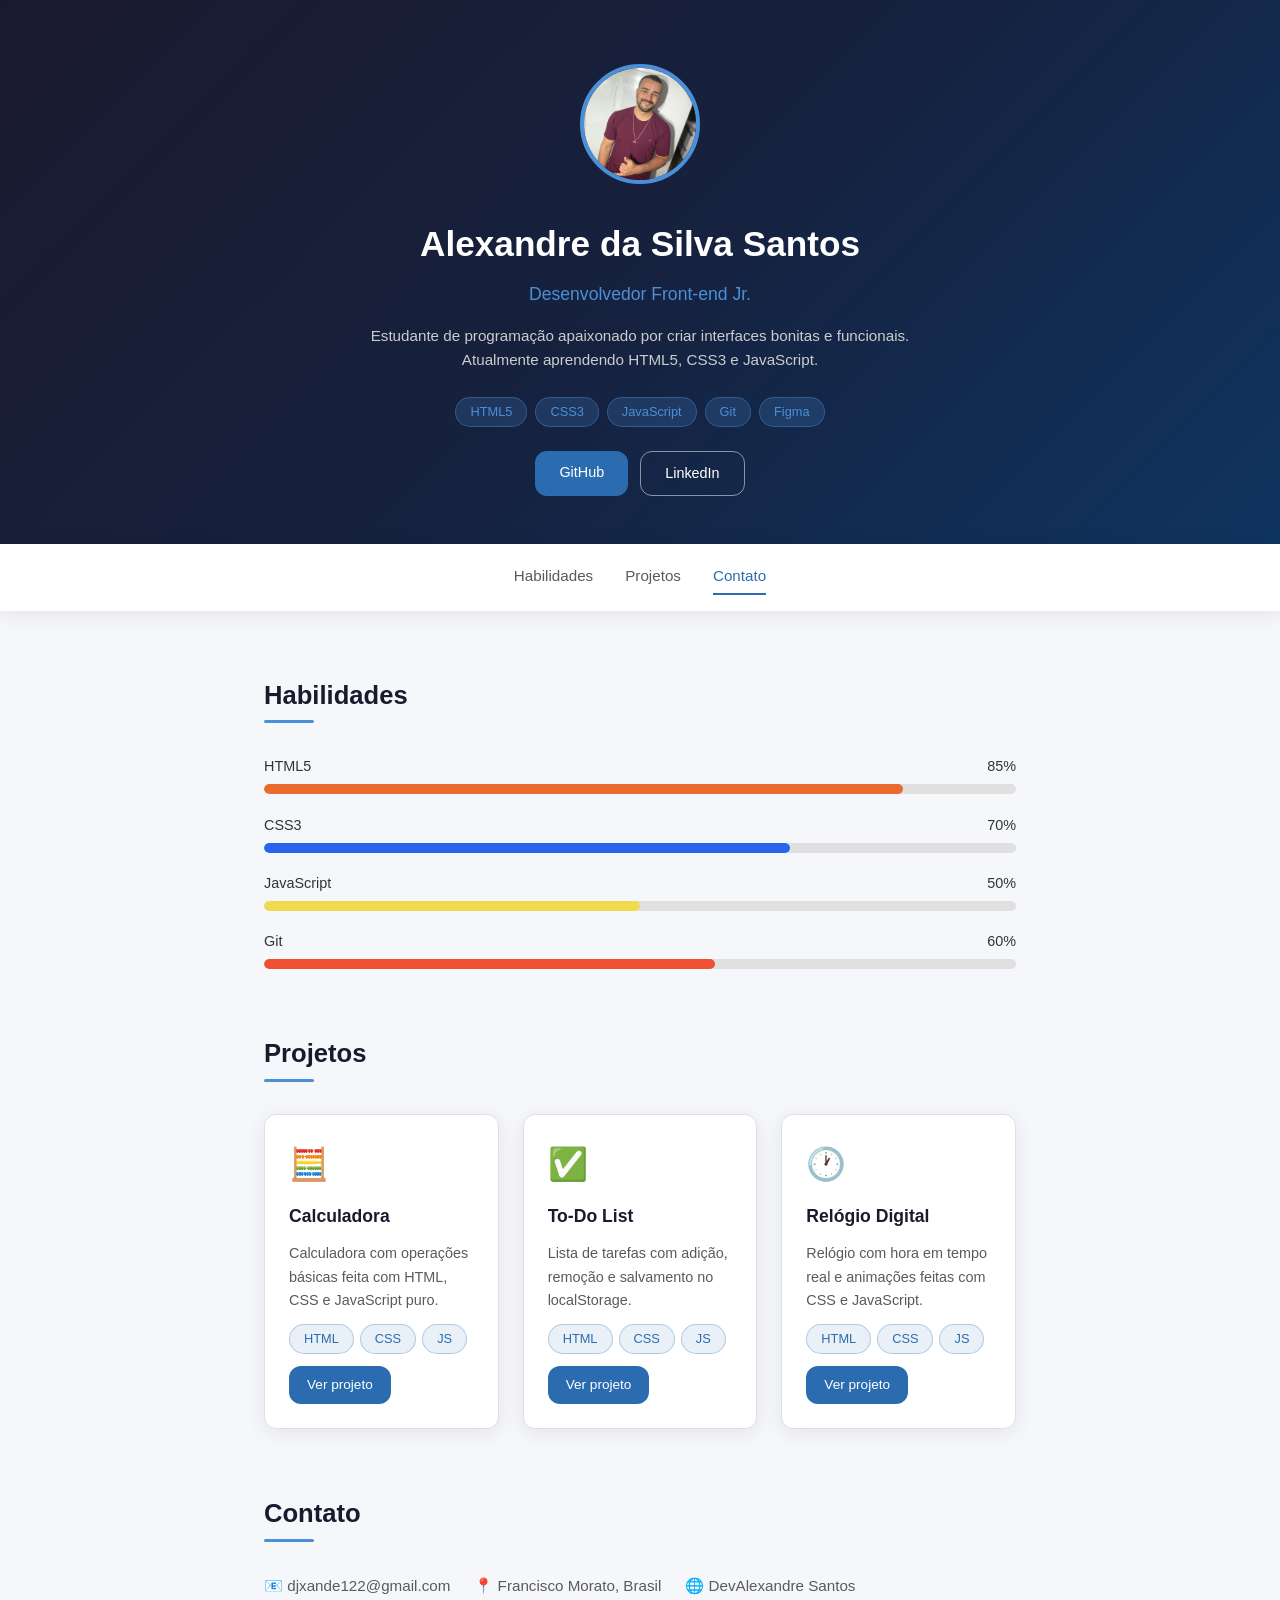
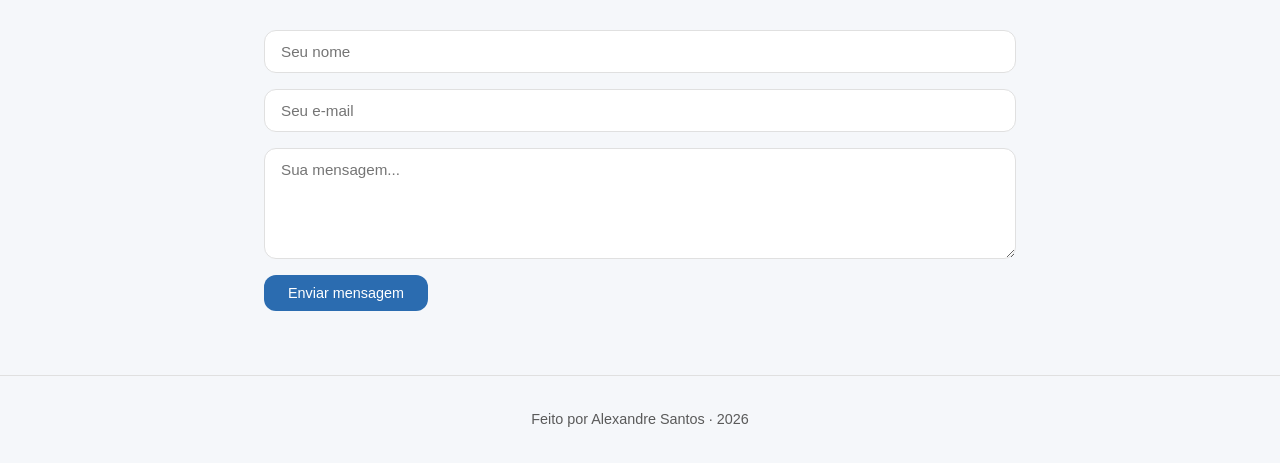
==== index.html @ 796559d7 "feat: add multiple projects including a personal profile page, calculator, digital clock, to-do list" ====
<!DOCTYPE html>
<html lang="pt-BR">
<head>
  <meta charset="UTF-8" />
  <meta name="viewport" content="width=device-width, initial-scale=1.0" />
  <title>Meu Perfil</title>
  <link rel="stylesheet" href="css/styles.css" />
</head>
<body>

  <!-- ===== CABEÇALHO / HERO ===== -->
  <header class="hero">
    <img src="img/Avatar.jpg" alt="Foto de perfil" class="avatar" />
    <h1>Alexandre da Silva Santos</h1>
    <p class="cargo">Desenvolvedor Front-end Jr.</p>
    <p class="bio">
      Estudante de programação apaixonado por criar interfaces bonitas e funcionais.
      Atualmente aprendendo HTML5, CSS3 e JavaScript.
    </p>

    <!-- Tags de tecnologias -->
    <div class="tags">
      <span class="tag">HTML5</span>
      <span class="tag">CSS3</span>
      <span class="tag">JavaScript</span>
      <span class="tag">Git</span>
      <span class="tag">Figma</span>
    </div>

    <!-- Botões de redes sociais -->
    <div class="botoes">
      <a href="https://github.com/DevAlexandreSantos" target="_blank" class="btn">GitHub</a>
      <a href="https://www.linkedin.com/in/alexandre-da-silva-santos-99763a1a1/" target="_blank" class="btn btn-secundario">LinkedIn</a>
    </div>
  </header>

  <!-- ===== NAVEGAÇÃO ===== -->
  <nav class="nav">
    <a href="#habilidades">Habilidades</a>
    <a href="#projetos">Projetos</a>
    <a href="#contato">Contato</a>
  </nav>

  <main>

    <!-- ===== HABILIDADES ===== -->
    <section id="habilidades" class="secao">
      <h2>Habilidades</h2>

      <div class="habilidade">
        <div class="habilidade-info">
          <span>HTML5</span>
          <span>85%</span>
        </div>
        <div class="barra-fundo">
          <div class="barra" style="width: 85%; background: #e96b2e;"></div>
        </div>
      </div>

      <div class="habilidade">
        <div class="habilidade-info">
          <span>CSS3</span>
          <span>70%</span>
        </div>
        <div class="barra-fundo">
          <div class="barra" style="width: 70%; background: #2965f1;"></div>
        </div>
      </div>

      <div class="habilidade">
        <div class="habilidade-info">
          <span>JavaScript</span>
          <span>50%</span>
        </div>
        <div class="barra-fundo">
          <div class="barra" style="width: 50%; background: #f0db4f;"></div>
        </div>
      </div>

      <div class="habilidade">
        <div class="habilidade-info">
          <span>Git</span>
          <span>60%</span>
        </div>
        <div class="barra-fundo">
          <div class="barra" style="width: 60%; background: #f05032;"></div>
        </div>
      </div>
    </section>

    <!-- ===== PROJETOS ===== -->
    <section id="projetos" class="secao">
      <h2>Projetos</h2>

      <div class="grid-projetos">

        <div class="card-projeto">
          <div class="card-emoji">🧮</div>
          <h3>Calculadora</h3>
          <p>Calculadora com operações básicas feita com HTML, CSS e JavaScript puro.</p>
          <div class="card-tags">
            <span class="tag">HTML</span>
            <span class="tag">CSS</span>
            <span class="tag">JS</span>
          </div>
          <a href="projetos/calculadora/index.html" class="btn btn-card" target="_blank">Ver projeto</a>
        </div>

        <div class="card-projeto">
          <div class="card-emoji">✅</div>
          <h3>To-Do List</h3>
          <p>Lista de tarefas com adição, remoção e salvamento no localStorage.</p>
          <div class="card-tags">
            <span class="tag">HTML</span>
            <span class="tag">CSS</span>
            <span class="tag">JS</span>
          </div>
          <a href="projetos/to-do/index.html" class="btn btn-card" target="_blank">Ver projeto</a>
        </div>

        <div class="card-projeto">
          <div class="card-emoji">🕐</div>
          <h3>Relógio Digital</h3>
          <p>Relógio com hora em tempo real e animações feitas com CSS e JavaScript.</p>
          <div class="card-tags">
            <span class="tag">HTML</span>
            <span class="tag">CSS</span>
            <span class="tag">JS</span>
          </div>
          <a href="projetos/relogio/index.html" class="btn btn-card" target="_blank">Ver projeto</a>
        </div>

      </div>
    </section>

    <!-- ===== CONTATO ===== -->
    <section id="contato" class="secao">
      <h2>Contato</h2>

      <div class="contato-info">
        <p>📧 djxande122@gmail.com</p>
        <p>📍 Francisco Morato, Brasil</p>
        <p>🌐 DevAlexandre Santos</p>
      </div>

      <!-- Formulário simples -->
      <form id="formulario" class="formulario">
        <input type="text" id="nome" placeholder="Seu nome" required />
        <input type="email" id="email" placeholder="Seu e-mail" required />
        <textarea id="mensagem" placeholder="Sua mensagem..." rows="5" required></textarea>
        <button type="submit" class="btn">Enviar mensagem</button>
      </form>

      <p id="mensagem-enviada" class="mensagem-enviada" style="display: none;">
        ✅ Mensagem enviada com sucesso!
      </p>
    </section>

  </main>

  <!-- ===== RODAPÉ ===== -->
  <footer class="rodape">
    <p>Feito por Alexandre Santos · 2026</p>
  </footer>

  <script src="js/main.js"></script>
</body>
</html>
---- css/styles.css ----
/* ===========================
   VARIÁVEIS (cores e tamanhos)
   =========================== */
:root {
  --cor-primaria: #4A90D9;       /* destaques sobre fundo escuro */
  --cor-acao: #2b6cb0;           /* texto/botões sobre fundo claro (contraste AA) */
  --cor-acao-hover: #245a94;
  --cor-escura: #1a1a2e;
  --cor-texto: #333;
  --cor-texto-claro: #5a5a5a;
  --cor-fundo: #f5f7fa;
  --cor-branco: #ffffff;
  --cor-borda: #e0e0e0;
  --sombra: 0 4px 20px rgba(0, 0, 0, 0.08);
  --raio: 12px;
  --transicao: 0.3s ease;
}

/* ===========================
   RESET E BASE
   =========================== */
* {
  margin: 0;
  padding: 0;
  box-sizing: border-box;
}

html {
  scroll-behavior: smooth; /* rolagem suave ao clicar nos links da nav */
}

body {
  font-family: 'Segoe UI', Tahoma, Geneva, Verdana, sans-serif;
  background-color: var(--cor-fundo);
  color: var(--cor-texto);
  line-height: 1.6;
}

img {
  max-width: 100%;
}

/* Foco visível para quem navega pelo teclado */
:focus-visible {
  outline: 3px solid var(--cor-primaria);
  outline-offset: 3px;
}

/* Esconde visualmente, mas mantém para leitores de tela */
.sr-only {
  position: absolute;
  width: 1px;
  height: 1px;
  padding: 0;
  margin: -1px;
  overflow: hidden;
  clip: rect(0, 0, 0, 0);
  white-space: nowrap;
  border: 0;
}

/* ===========================
   HERO (topo da página)
   =========================== */
.hero {
  background: linear-gradient(135deg, #1a1a2e 0%, #16213e 50%, #0f3460 100%);
  color: white;
  text-align: center;
  padding: 4rem 2rem 3rem;
}

.avatar {
  width: 120px;
  height: 120px;
  border-radius: 50%;
  object-fit: cover; /* não distorce fotos que não são quadradas */
  border: 4px solid var(--cor-primaria);
  margin-bottom: 1.5rem;
  animation: aparecer 0.8s ease forwards;
}

.hero h1 {
  color: white;
  font-size: 2.2rem;
  font-weight: 700;
  margin-bottom: 0.5rem;
  animation: subir 0.8s ease 0.2s both;
}

.cargo {
  color: var(--cor-primaria);
  font-size: 1.1rem;
  font-weight: 500;
  margin-bottom: 1rem;
  animation: subir 0.8s ease 0.3s both;
}

.bio {
  max-width: 550px;
  margin: 0 auto 1.5rem;
  color: #ccc;
  font-size: 0.95rem;
  animation: subir 0.8s ease 0.4s both;
}

/* ===========================
   TAGS DE TECNOLOGIA
   =========================== */
.tags {
  display: flex;
  flex-wrap: wrap;
  gap: 8px;
  justify-content: center;
  margin-bottom: 1.5rem;
  animation: subir 0.8s ease 0.5s both;
}

.tag {
  background: rgba(74, 144, 217, 0.2);
  color: var(--cor-primaria);
  border: 1px solid rgba(74, 144, 217, 0.4);
  padding: 4px 14px;
  border-radius: 99px;
  font-size: 0.8rem;
  font-weight: 500;
}

/* Tags dentro dos cards ficam sobre fundo branco: precisam de mais contraste */
.card-tags .tag {
  background: rgba(43, 108, 176, 0.1);
  color: var(--cor-acao);
  border-color: rgba(43, 108, 176, 0.3);
}

/* ===========================
   BOTÕES
   =========================== */
.botoes {
  display: flex;
  gap: 12px;
  justify-content: center;
  animation: subir 0.8s ease 0.6s both;
}

.btn {
  display: inline-block;
  padding: 10px 24px;
  background: var(--cor-acao);
  color: white;
  text-decoration: none;
  border-radius: var(--raio);
  font-family: inherit;
  font-size: 0.9rem;
  font-weight: 500;
  border: none;
  cursor: pointer;
  transition: background var(--transicao), transform var(--transicao);
}

.btn:hover {
  background: var(--cor-acao-hover);
  transform: translateY(-2px);
}

.btn-secundario {
  background: transparent;
  border: 1px solid rgba(255, 255, 255, 0.5);
}

.btn-secundario:hover {
  background: rgba(255, 255, 255, 0.1);
}

.btn-card {
  font-size: 0.85rem;
  padding: 8px 18px;
  margin-top: auto;
  align-self: flex-start;
}

/* ===========================
   NAVEGAÇÃO
   =========================== */
.nav {
  background: var(--cor-branco);
  display: flex;
  justify-content: center;
  gap: 2rem;
  padding: 1rem;
  box-shadow: var(--sombra);
  position: sticky; /* fica fixo no topo ao rolar */
  top: 0;
  z-index: 100;
}

.nav a {
  text-decoration: none;
  color: var(--cor-texto-claro);
  font-size: 0.95rem;
  font-weight: 500;
  padding: 4px 0;
  border-bottom: 2px solid transparent;
  transition: color var(--transicao), border-color var(--transicao);
}

.nav a:hover,
.nav a.ativo {
  color: var(--cor-acao);
  border-bottom-color: var(--cor-acao);
}

/* ===========================
   SEÇÕES
   =========================== */
.secao {
  max-width: 800px;
  margin: 4rem auto;
  padding: 0 1.5rem;
  scroll-margin-top: 70px; /* a nav sticky não cobre o título ao clicar no link */
}

/* Só esconde a seção se o JS estiver ativo (classe "js" no <html>).
   Sem JS, o conteúdo aparece normalmente. */
.js .secao {
  opacity: 0;
  transform: translateY(30px);
  transition: opacity 0.6s ease, transform 0.6s ease;
}

.js .secao.visivel {
  opacity: 1;
  transform: translateY(0);
}

.secao h2 {
  font-size: 1.6rem;
  font-weight: 700;
  margin-bottom: 2rem;
  color: var(--cor-escura);
  position: relative;
  padding-bottom: 0.5rem;
}

/* Linha decorativa embaixo do título */
.secao h2::after {
  content: '';
  position: absolute;
  bottom: 0;
  left: 0;
  width: 50px;
  height: 3px;
  background: var(--cor-primaria);
  border-radius: 2px;
}

/* ===========================
   HABILIDADES (barras)
   =========================== */
.habilidade {
  margin-bottom: 1.2rem;
}

.habilidade-info {
  display: flex;
  justify-content: space-between;
  margin-bottom: 6px;
  font-size: 0.9rem;
  font-weight: 500;
}

.barra-fundo {
  background: var(--cor-borda);
  border-radius: 99px;
  height: 10px;
  overflow: hidden;
}

/* O HTML define --nivel e --cor em cada barra.
   Sem JS a barra já aparece cheia; com JS ela cresce quando a seção entra na tela. */
.barra {
  height: 100%;
  width: var(--nivel, 0);
  background: var(--cor, var(--cor-primaria));
  border-radius: 99px;
  transition: width 1.2s ease;
}

.js .secao:not(.visivel) .barra {
  width: 0;
}

/* ===========================
   PROJETOS (grid de cards)
   =========================== */
.grid-projetos {
  display: grid;
  grid-template-columns: repeat(auto-fit, minmax(220px, 1fr));
  gap: 1.5rem;
}

.card-projeto {
  background: var(--cor-branco);
  border-radius: var(--raio);
  padding: 1.5rem;
  box-shadow: var(--sombra);
  border: 1px solid var(--cor-borda);
  display: flex;
  flex-direction: column;
  gap: 0.75rem;
  transition: transform var(--transicao), box-shadow var(--transicao);
}

.card-projeto:hover {
  transform: translateY(-6px);
  box-shadow: 0 12px 30px rgba(0, 0, 0, 0.12);
}

.card-emoji {
  font-size: 2rem;
}

.card-projeto h3 {
  font-size: 1.1rem;
  font-weight: 600;
  color: var(--cor-escura);
}

.card-projeto p {
  font-size: 0.9rem;
  color: var(--cor-texto-claro);
  flex: 1;
}

.card-tags {
  display: flex;
  gap: 6px;
  flex-wrap: wrap;
}

/* ===========================
   CONTATO
   =========================== */
.contato-info {
  display: flex;
  gap: 1.5rem;
  flex-wrap: wrap;
  margin-bottom: 2rem;
  font-size: 0.95rem;
  color: var(--cor-texto-claro);
}

.contato-info a {
  color: var(--cor-acao);
}

.formulario {
  display: flex;
  flex-direction: column;
  gap: 1rem;
}

.formulario input,
.formulario textarea {
  display: block;
  width: 100%;
  padding: 12px 16px;
  border: 1px solid var(--cor-borda);
  border-radius: var(--raio);
  font-size: 0.95rem;
  font-family: inherit;
  background: var(--cor-branco);
  color: var(--cor-texto);
  transition: border-color var(--transicao), box-shadow var(--transicao);
  resize: vertical;
}

.formulario input:focus,
.formulario textarea:focus {
  outline: none;
  border-color: var(--cor-acao);
  box-shadow: 0 0 0 3px rgba(43, 108, 176, 0.2);
}

.formulario .btn {
  align-self: flex-start;
}

.mensagem-enviada {
  margin-top: 1rem;
  color: #2e7d32;
  font-weight: 500;
  font-size: 0.95rem;
}

/* ===========================
   RODAPÉ
   =========================== */
.rodape {
  text-align: center;
  padding: 2rem;
  color: var(--cor-texto-claro);
  font-size: 0.9rem;
  border-top: 1px solid var(--cor-borda);
  margin-top: 4rem;
}

/* ===========================
   ANIMAÇÕES
   =========================== */
@keyframes aparecer {
  from { opacity: 0; transform: scale(0.8); }
  to   { opacity: 1; transform: scale(1); }
}

@keyframes subir {
  from { opacity: 0; transform: translateY(20px); }
  to   { opacity: 1; transform: translateY(0); }
}

/* ===========================
   RESPONSIVO (mobile)
   =========================== */
@media (max-width: 600px) {
  .hero h1 { font-size: 1.8rem; }
  .nav { gap: 1rem; }
  .contato-info { flex-direction: column; gap: 0.5rem; }
  .botoes { flex-direction: column; align-items: center; }
}

/* ===========================
   ACESSIBILIDADE: menos movimento
   =========================== */
@media (prefers-reduced-motion: reduce) {
  html { scroll-behavior: auto; }

  *,
  *::before,
  *::after {
    animation: none !important;
    transition: none !important;
  }

  .js .secao {
    opacity: 1;
    transform: none;
  }

  .js .secao:not(.visivel) .barra {
    width: var(--nivel, 0);
  }
}
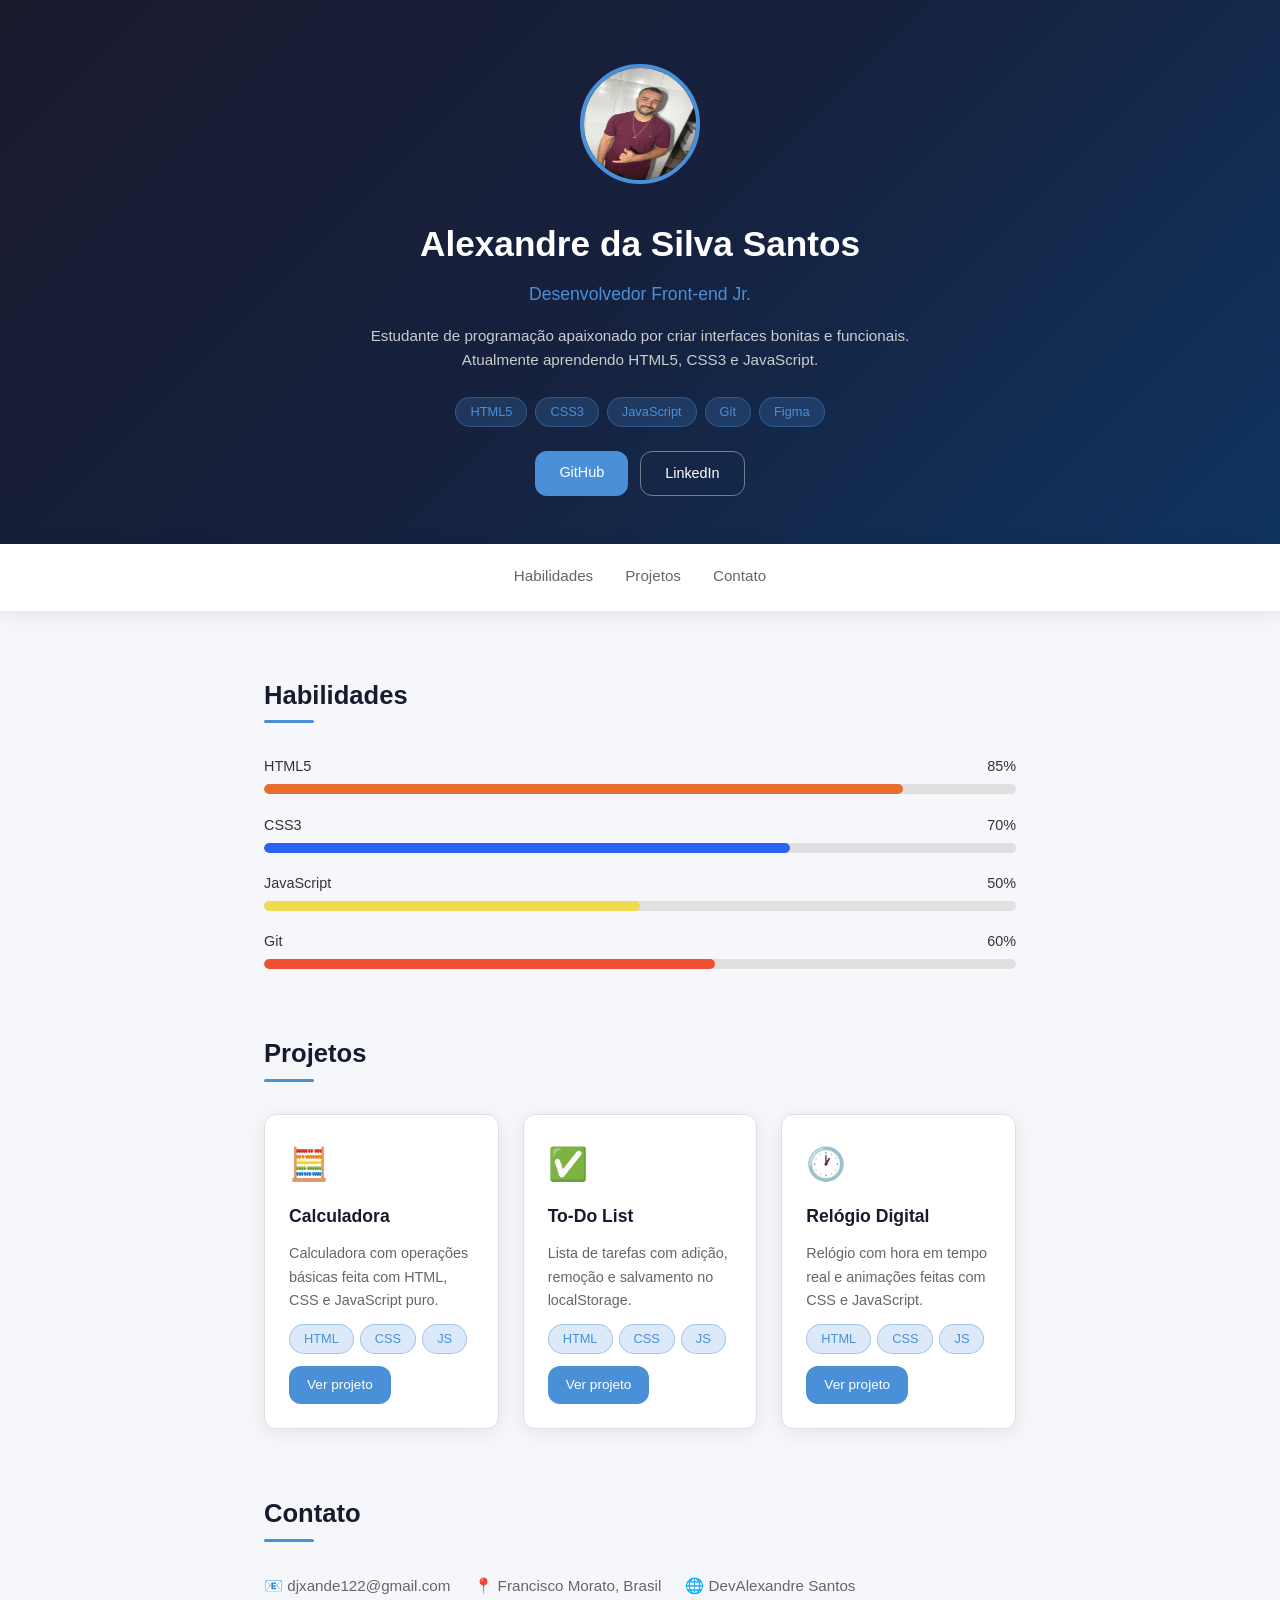
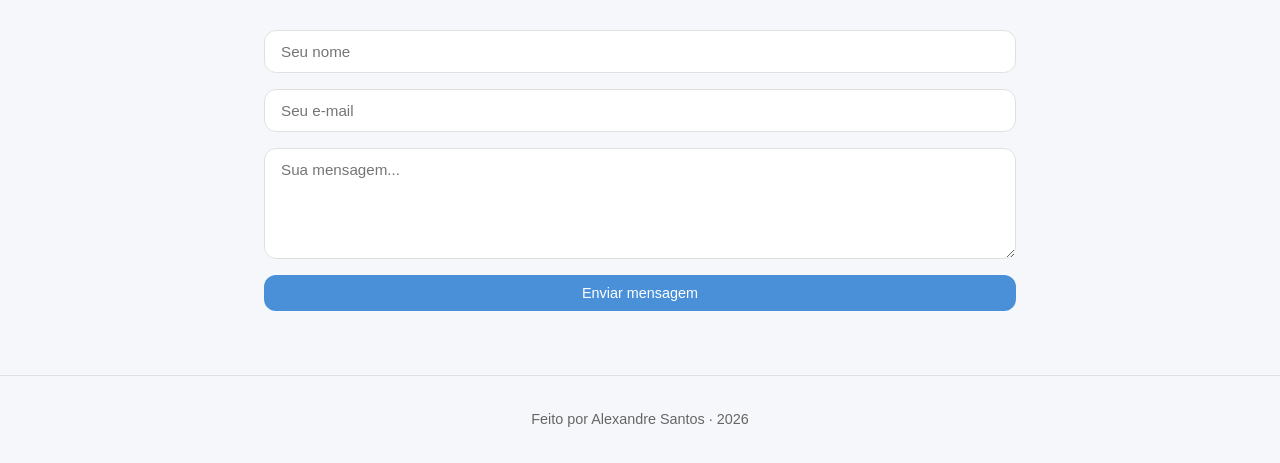
==== commit 32216664: "Refactor project structure and update scripts - Updated index.html to link to new styles and scripts" ====
--- a/index.html
+++ b/index.html
@@ -4,7 +4,7 @@
   <meta charset="UTF-8" />
   <meta name="viewport" content="width=device-width, initial-scale=1.0" />
   <title>Meu Perfil</title>
-  <link rel="stylesheet" href="css/styles.css" />
+  <link rel="stylesheet" href="styles.css" />
 </head>
 <body>
 
@@ -163,6 +163,6 @@
     <p>Feito por Alexandre Santos · 2026</p>
   </footer>
 
-  <script src="js/main.js"></script>
+  <script src="script.js"></script>
 </body>
 </html>
--- a/styles.css
+++ b/styles.css
@@ -0,0 +1,371 @@
+/* ===========================
+   VARIÁVEIS (cores e tamanhos)
+   =========================== */
+:root {
+  --cor-primaria: #4A90D9;
+  --cor-escura: #1a1a2e;
+  --cor-texto: #333;
+  --cor-texto-claro: #666;
+  --cor-fundo: #f5f7fa;
+  --cor-branco: #ffffff;
+  --cor-borda: #e0e0e0;
+  --sombra: 0 4px 20px rgba(0, 0, 0, 0.08);
+  --raio: 12px;
+  --transicao: 0.3s ease;
+}
+
+/* ===========================
+   RESET E BASE
+   =========================== */
+* {
+  margin: 0;
+  padding: 0;
+  box-sizing: border-box;
+}
+
+html {
+  scroll-behavior: smooth; /* rolagem suave ao clicar nos links da nav */
+}
+
+body {
+  font-family: 'Segoe UI', Tahoma, Geneva, Verdana, sans-serif;
+  background-color: var(--cor-fundo);
+  color: var(--cor-texto);
+  line-height: 1.6;
+}
+
+/* ===========================
+   HERO (topo da página)
+   =========================== */
+.hero {
+  background: linear-gradient(135deg, #1a1a2e 0%, #16213e 50%, #0f3460 100%);
+  color: white;
+  text-align: center;
+  padding: 4rem 2rem 3rem;
+}
+
+.avatar {
+  width: 120px;
+  height: 120px;
+  border-radius: 50%;
+  border: 4px solid var(--cor-primaria);
+  margin-bottom: 1.5rem;
+  /* Animação de entrada */
+  animation: aparecer 0.8s ease forwards;
+}
+
+.hero h1 {
+  font-size: 2.2rem;
+  font-weight: 700;
+  margin-bottom: 0.5rem;
+  animation: subir 0.8s ease 0.2s both;
+}
+
+.cargo {
+  color: var(--cor-primaria);
+  font-size: 1.1rem;
+  font-weight: 500;
+  margin-bottom: 1rem;
+  animation: subir 0.8s ease 0.3s both;
+}
+
+.bio {
+  max-width: 550px;
+  margin: 0 auto 1.5rem;
+  color: #ccc;
+  font-size: 0.95rem;
+  animation: subir 0.8s ease 0.4s both;
+}
+
+/* ===========================
+   TAGS DE TECNOLOGIA
+   =========================== */
+.tags {
+  display: flex;
+  flex-wrap: wrap;
+  gap: 8px;
+  justify-content: center;
+  margin-bottom: 1.5rem;
+  animation: subir 0.8s ease 0.5s both;
+}
+
+.tag {
+  background: rgba(74, 144, 217, 0.2);
+  color: var(--cor-primaria);
+  border: 1px solid rgba(74, 144, 217, 0.4);
+  padding: 4px 14px;
+  border-radius: 99px;
+  font-size: 0.8rem;
+  font-weight: 500;
+}
+
+/* ===========================
+   BOTÕES
+   =========================== */
+.botoes {
+  display: flex;
+  gap: 12px;
+  justify-content: center;
+  animation: subir 0.8s ease 0.6s both;
+}
+
+.btn {
+  display: inline-block;
+  padding: 10px 24px;
+  background: var(--cor-primaria);
+  color: white;
+  text-decoration: none;
+  border-radius: var(--raio);
+  font-size: 0.9rem;
+  font-weight: 500;
+  border: none;
+  cursor: pointer;
+  transition: background var(--transicao), transform var(--transicao);
+}
+
+.btn:hover {
+  background: #357abd;
+  transform: translateY(-2px); /* sobe levemente no hover */
+}
+
+.btn-secundario {
+  background: transparent;
+  border: 1px solid rgba(255, 255, 255, 0.4);
+}
+
+.btn-secundario:hover {
+  background: rgba(255, 255, 255, 0.1);
+}
+
+.btn-card {
+  font-size: 0.85rem;
+  padding: 8px 18px;
+  margin-top: auto;
+  align-self: flex-start;
+}
+
+/* ===========================
+   NAVEGAÇÃO
+   =========================== */
+.nav {
+  background: var(--cor-branco);
+  display: flex;
+  justify-content: center;
+  gap: 2rem;
+  padding: 1rem;
+  box-shadow: var(--sombra);
+  position: sticky; /* fica fixo no topo ao rolar */
+  top: 0;
+  z-index: 100;
+}
+
+.nav a {
+  text-decoration: none;
+  color: var(--cor-texto-claro);
+  font-size: 0.95rem;
+  font-weight: 500;
+  padding: 4px 0;
+  border-bottom: 2px solid transparent;
+  transition: color var(--transicao), border-color var(--transicao);
+}
+
+.nav a:hover {
+  color: var(--cor-primaria);
+  border-bottom-color: var(--cor-primaria);
+}
+
+/* ===========================
+   SEÇÕES
+   =========================== */
+.secao {
+  max-width: 800px;
+  margin: 4rem auto;
+  padding: 0 1.5rem;
+  /* Começa invisível — o JS vai animar */
+  opacity: 0;
+  transform: translateY(30px);
+  transition: opacity 0.6s ease, transform 0.6s ease;
+}
+
+.secao.visivel {
+  opacity: 1;
+  transform: translateY(0);
+}
+
+.secao h2 {
+  font-size: 1.6rem;
+  font-weight: 700;
+  margin-bottom: 2rem;
+  color: var(--cor-escura);
+  position: relative;
+  padding-bottom: 0.5rem;
+}
+
+/* Linha decorativa embaixo do título */
+.secao h2::after {
+  content: '';
+  position: absolute;
+  bottom: 0;
+  left: 0;
+  width: 50px;
+  height: 3px;
+  background: var(--cor-primaria);
+  border-radius: 2px;
+}
+
+/* ===========================
+   HABILIDADES (barras)
+   =========================== */
+.habilidade {
+  margin-bottom: 1.2rem;
+}
+
+.habilidade-info {
+  display: flex;
+  justify-content: space-between;
+  margin-bottom: 6px;
+  font-size: 0.9rem;
+  font-weight: 500;
+}
+
+.barra-fundo {
+  background: var(--cor-borda);
+  border-radius: 99px;
+  height: 10px;
+  overflow: hidden;
+}
+
+.barra {
+  height: 100%;
+  border-radius: 99px;
+  width: 0; /* começa em 0 — JS vai animar até o valor real */
+  transition: width 1.2s ease;
+}
+
+/* ===========================
+   PROJETOS (grid de cards)
+   =========================== */
+.grid-projetos {
+  display: grid;
+  grid-template-columns: repeat(auto-fit, minmax(220px, 1fr));
+  gap: 1.5rem;
+}
+
+.card-projeto {
+  background: var(--cor-branco);
+  border-radius: var(--raio);
+  padding: 1.5rem;
+  box-shadow: var(--sombra);
+  border: 1px solid var(--cor-borda);
+  display: flex;
+  flex-direction: column;
+  gap: 0.75rem;
+  transition: transform var(--transicao), box-shadow var(--transicao);
+}
+
+.card-projeto:hover {
+  transform: translateY(-6px);
+  box-shadow: 0 12px 30px rgba(0, 0, 0, 0.12);
+}
+
+.card-emoji {
+  font-size: 2rem;
+}
+
+.card-projeto h3 {
+  font-size: 1.1rem;
+  font-weight: 600;
+  color: var(--cor-escura);
+}
+
+.card-projeto p {
+  font-size: 0.9rem;
+  color: var(--cor-texto-claro);
+  flex: 1;
+}
+
+.card-tags {
+  display: flex;
+  gap: 6px;
+  flex-wrap: wrap;
+}
+
+/* ===========================
+   CONTATO
+   =========================== */
+.contato-info {
+  display: flex;
+  gap: 1.5rem;
+  flex-wrap: wrap;
+  margin-bottom: 2rem;
+  font-size: 0.95rem;
+  color: var(--cor-texto-claro);
+}
+
+.formulario {
+  display: flex;
+  flex-direction: column;
+  gap: 1rem;
+}
+
+.formulario input,
+.formulario textarea {
+  padding: 12px 16px;
+  border: 1px solid var(--cor-borda);
+  border-radius: var(--raio);
+  font-size: 0.95rem;
+  font-family: inherit;
+  background: var(--cor-branco);
+  color: var(--cor-texto);
+  transition: border-color var(--transicao), box-shadow var(--transicao);
+  resize: vertical;
+}
+
+.formulario input:focus,
+.formulario textarea:focus {
+  outline: none;
+  border-color: var(--cor-primaria);
+  box-shadow: 0 0 0 3px rgba(74, 144, 217, 0.15);
+}
+
+.mensagem-enviada {
+  margin-top: 1rem;
+  color: #2e7d32;
+  font-weight: 500;
+  font-size: 0.95rem;
+}
+
+/* ===========================
+   RODAPÉ
+   =========================== */
+.rodape {
+  text-align: center;
+  padding: 2rem;
+  color: var(--cor-texto-claro);
+  font-size: 0.9rem;
+  border-top: 1px solid var(--cor-borda);
+  margin-top: 4rem;
+}
+
+/* ===========================
+   ANIMAÇÕES
+   =========================== */
+@keyframes aparecer {
+  from { opacity: 0; transform: scale(0.8); }
+  to   { opacity: 1; transform: scale(1); }
+}
+
+@keyframes subir {
+  from { opacity: 0; transform: translateY(20px); }
+  to   { opacity: 1; transform: translateY(0); }
+}
+
+/* ===========================
+   RESPONSIVO (mobile)
+   =========================== */
+@media (max-width: 600px) {
+  .hero h1 { font-size: 1.8rem; }
+  .nav { gap: 1rem; }
+  .contato-info { flex-direction: column; gap: 0.5rem; }
+  .botoes { flex-direction: column; align-items: center; }
+}
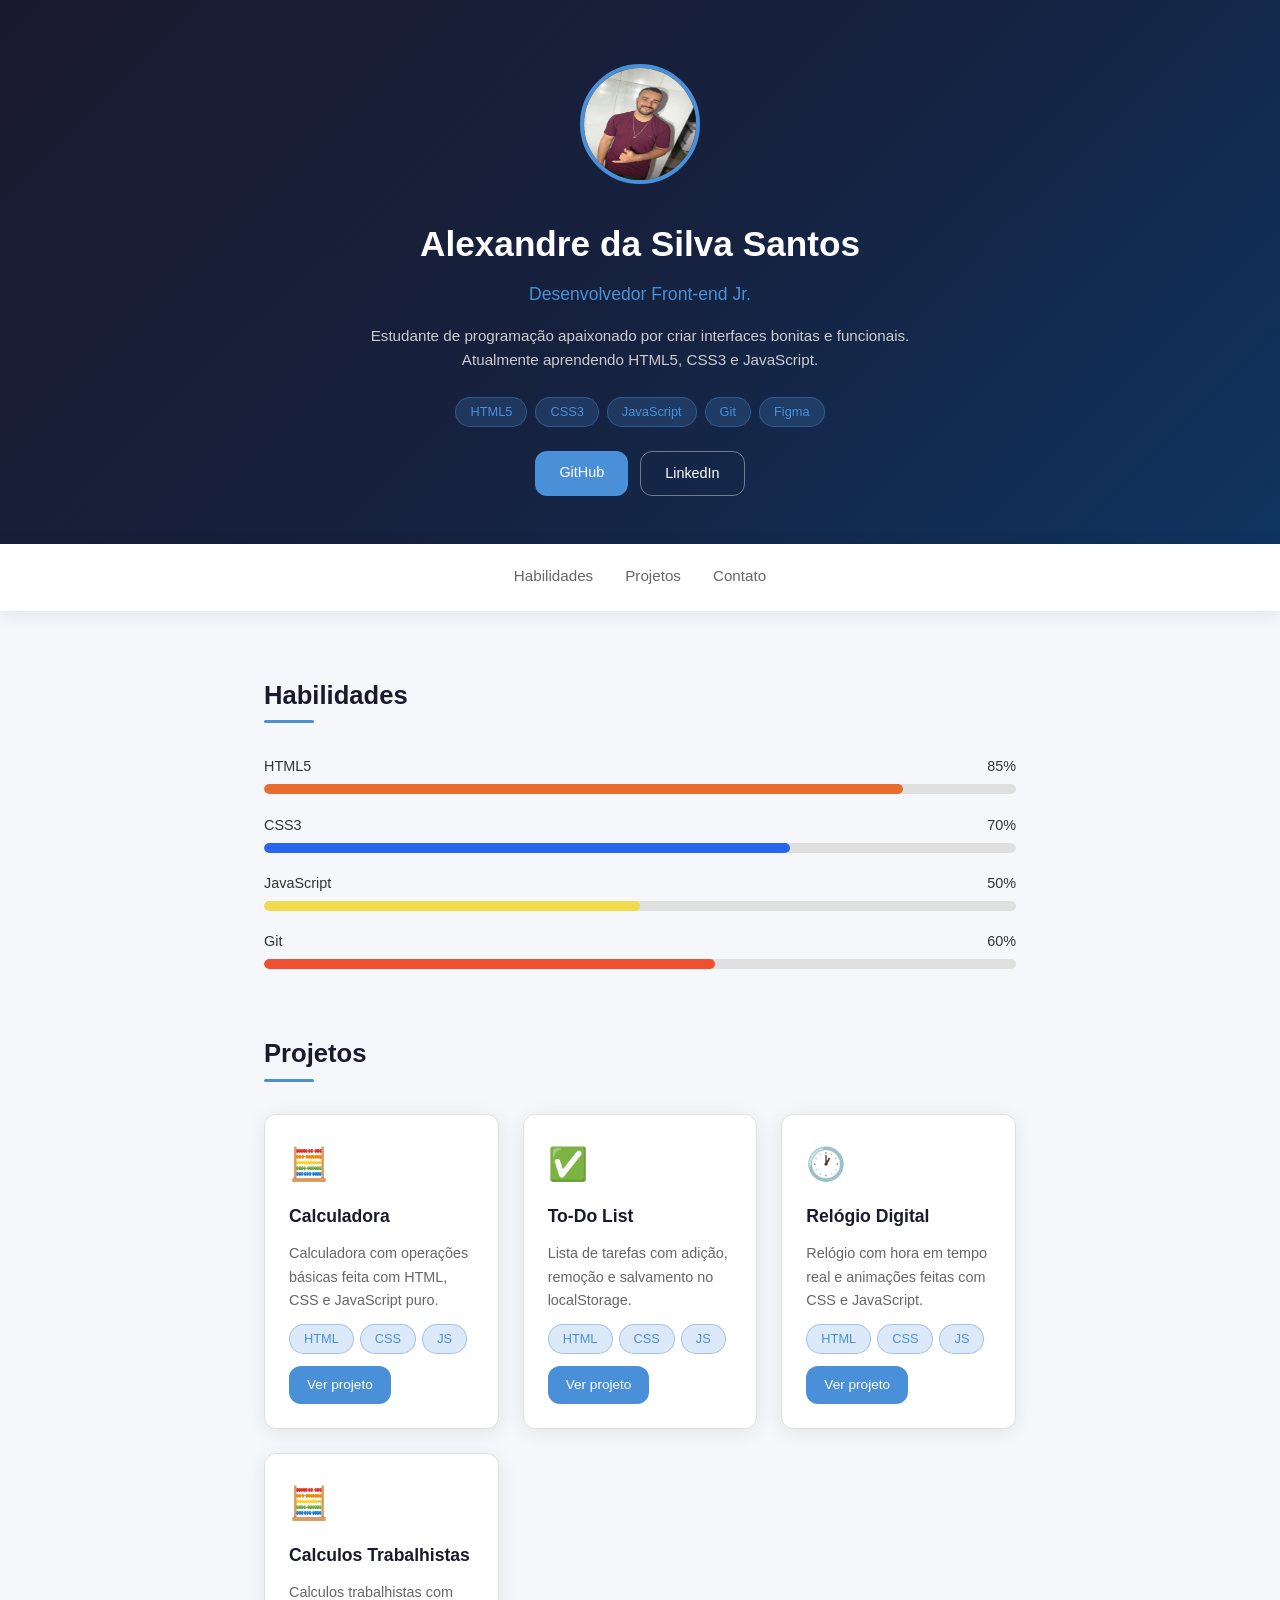
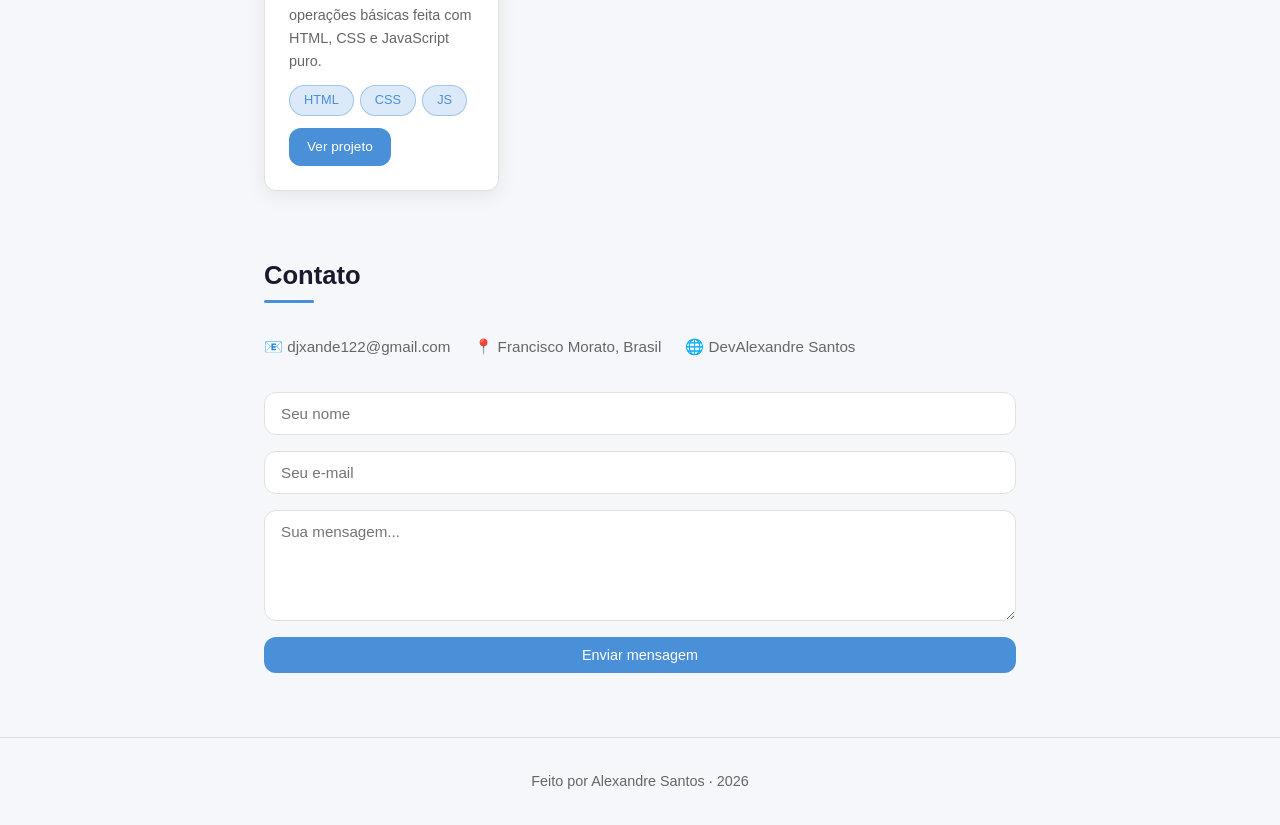
==== commit 74c37f95: "feat: adiciona seção de cálculos trabalhistas e implementa estilos para a nova página" ====
--- a/index.html
+++ b/index.html
@@ -130,6 +130,19 @@
           <a href="projetos/relogio/index.html" class="btn btn-card" target="_blank">Ver projeto</a>
         </div>
 
+        <div class="card-projeto">
+          <div class="card-emoji">🧮</div>
+          <h3>Calculos Trabalhistas
+          </h3>
+          <p>Calculos trabalhistas com operações básicas feita com HTML, CSS e JavaScript puro.</p>
+          <div class="card-tags">
+            <span class="tag">HTML</span>
+            <span class="tag">CSS</span>
+            <span class="tag">JS</span>
+          </div>
+          <a href="projetos/trabalhista/index.html" class="btn btn-card" target="_blank">Ver projeto</a>
+        </div>
+
       </div>
     </section>
 
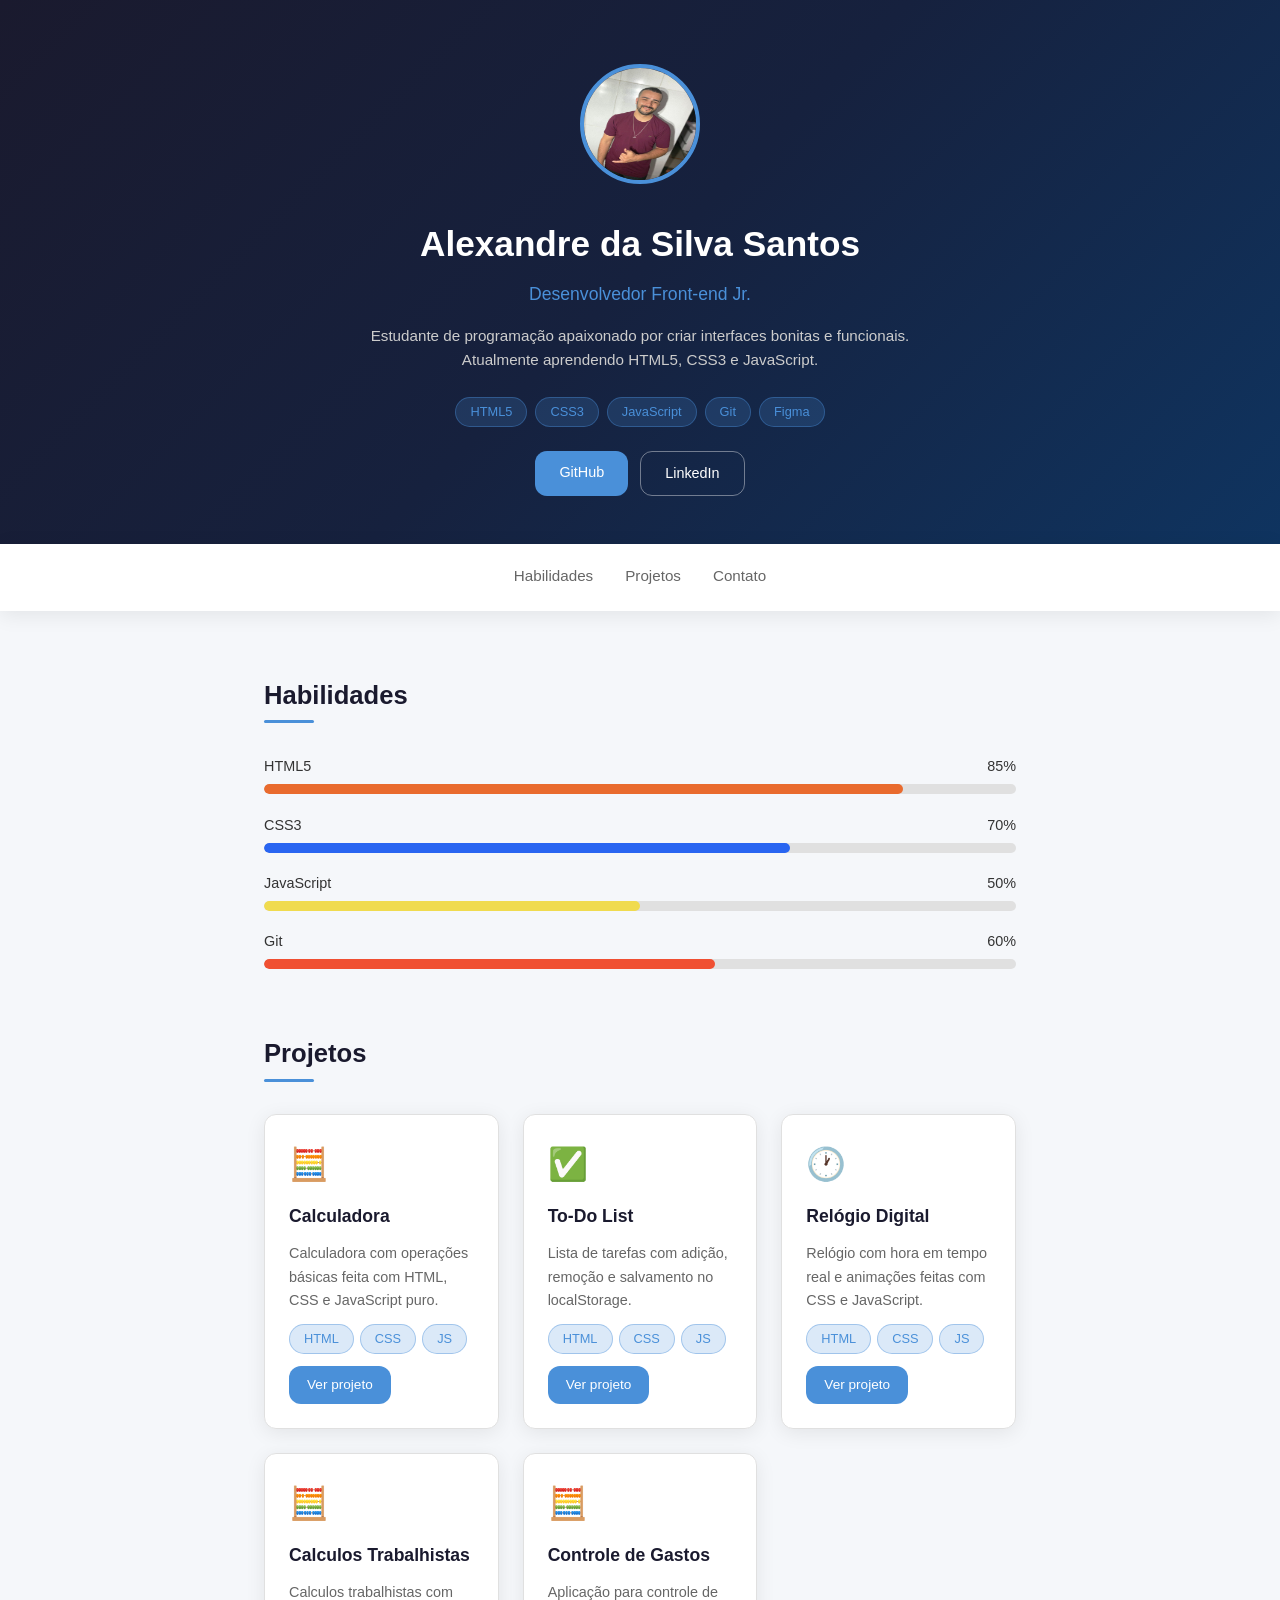
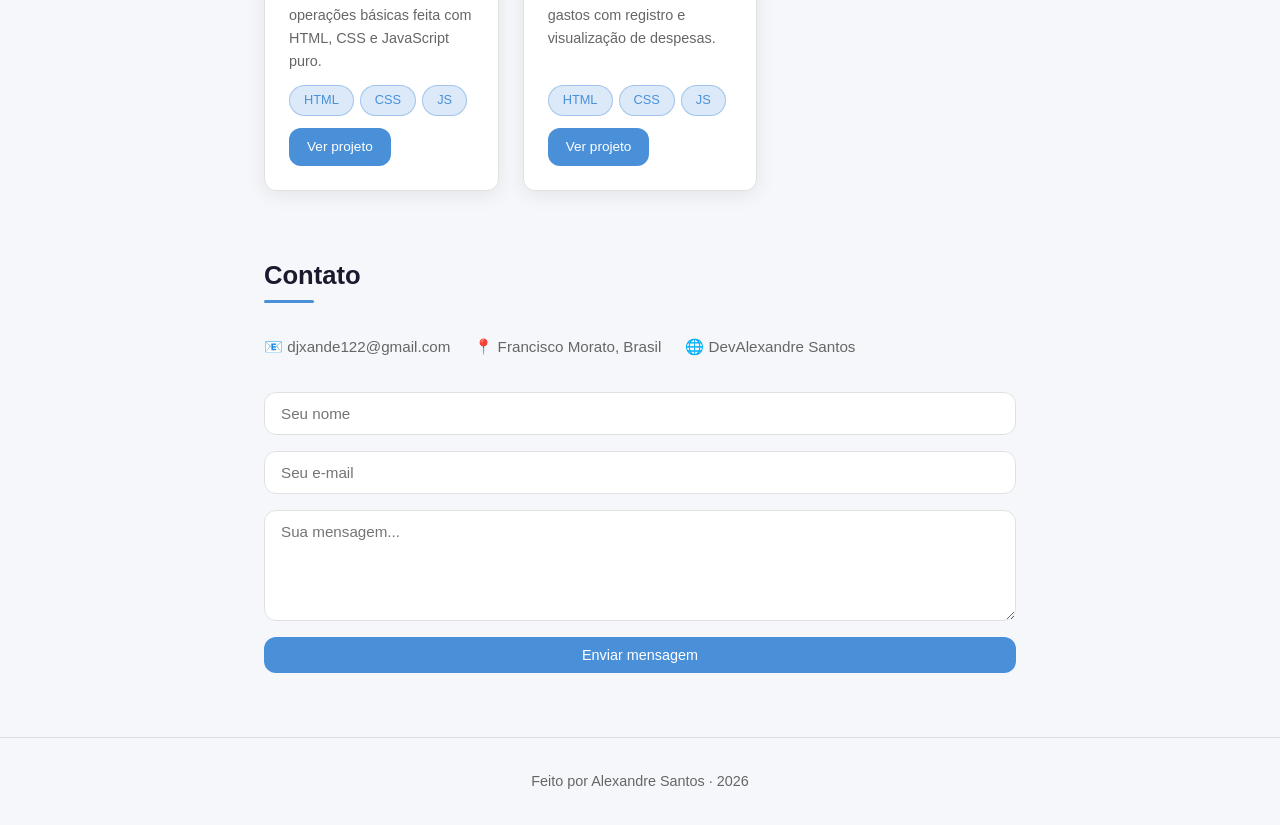
==== commit f20c5014: "feat: adiciona seção de projetos com controle de gastos e suas tecnologias" ====
--- a/index.html
+++ b/index.html
@@ -1,181 +1,240 @@
-<!DOCTYPE html>
+<!doctype html>
 <html lang="pt-BR">
-<head>
-  <meta charset="UTF-8" />
-  <meta name="viewport" content="width=device-width, initial-scale=1.0" />
-  <title>Meu Perfil</title>
-  <link rel="stylesheet" href="styles.css" />
-</head>
-<body>
-
-  <!-- ===== CABEÇALHO / HERO ===== -->
-  <header class="hero">
-    <img src="img/Avatar.jpg" alt="Foto de perfil" class="avatar" />
-    <h1>Alexandre da Silva Santos</h1>
-    <p class="cargo">Desenvolvedor Front-end Jr.</p>
-    <p class="bio">
-      Estudante de programação apaixonado por criar interfaces bonitas e funcionais.
-      Atualmente aprendendo HTML5, CSS3 e JavaScript.
-    </p>
-
-    <!-- Tags de tecnologias -->
-    <div class="tags">
-      <span class="tag">HTML5</span>
-      <span class="tag">CSS3</span>
-      <span class="tag">JavaScript</span>
-      <span class="tag">Git</span>
-      <span class="tag">Figma</span>
-    </div>
-
-    <!-- Botões de redes sociais -->
-    <div class="botoes">
-      <a href="https://github.com/DevAlexandreSantos" target="_blank" class="btn">GitHub</a>
-      <a href="https://www.linkedin.com/in/alexandre-da-silva-santos-99763a1a1/" target="_blank" class="btn btn-secundario">LinkedIn</a>
-    </div>
-  </header>
-
-  <!-- ===== NAVEGAÇÃO ===== -->
-  <nav class="nav">
-    <a href="#habilidades">Habilidades</a>
-    <a href="#projetos">Projetos</a>
-    <a href="#contato">Contato</a>
-  </nav>
-
-  <main>
-
-    <!-- ===== HABILIDADES ===== -->
-    <section id="habilidades" class="secao">
-      <h2>Habilidades</h2>
-
-      <div class="habilidade">
-        <div class="habilidade-info">
-          <span>HTML5</span>
-          <span>85%</span>
-        </div>
-        <div class="barra-fundo">
-          <div class="barra" style="width: 85%; background: #e96b2e;"></div>
-        </div>
+  <head>
+    <meta charset="UTF-8" />
+    <meta name="viewport" content="width=device-width, initial-scale=1.0" />
+    <title>Meu Perfil</title>
+    <link rel="stylesheet" href="styles.css" />
+  </head>
+  <body>
+    <!-- ===== CABEÇALHO / HERO ===== -->
+    <header class="hero">
+      <img src="img/Avatar.jpg" alt="Foto de perfil" class="avatar" />
+      <h1>Alexandre da Silva Santos</h1>
+      <p class="cargo">Desenvolvedor Front-end Jr.</p>
+      <p class="bio">
+        Estudante de programação apaixonado por criar interfaces bonitas e
+        funcionais. Atualmente aprendendo HTML5, CSS3 e JavaScript.
+      </p>
+
+      <!-- Tags de tecnologias -->
+      <div class="tags">
+        <span class="tag">HTML5</span>
+        <span class="tag">CSS3</span>
+        <span class="tag">JavaScript</span>
+        <span class="tag">Git</span>
+        <span class="tag">Figma</span>
       </div>
 
-      <div class="habilidade">
-        <div class="habilidade-info">
-          <span>CSS3</span>
-          <span>70%</span>
-        </div>
-        <div class="barra-fundo">
-          <div class="barra" style="width: 70%; background: #2965f1;"></div>
-        </div>
+      <!-- Botões de redes sociais -->
+      <div class="botoes">
+        <a
+          href="https://github.com/DevAlexandreSantos"
+          target="_blank"
+          class="btn"
+          >GitHub</a
+        >
+        <a
+          href="https://www.linkedin.com/in/alexandre-da-silva-santos-99763a1a1/"
+          target="_blank"
+          class="btn btn-secundario"
+          >LinkedIn</a
+        >
       </div>
-
-      <div class="habilidade">
-        <div class="habilidade-info">
-          <span>JavaScript</span>
-          <span>50%</span>
-        </div>
-        <div class="barra-fundo">
-          <div class="barra" style="width: 50%; background: #f0db4f;"></div>
-        </div>
-      </div>
-
-      <div class="habilidade">
-        <div class="habilidade-info">
-          <span>Git</span>
-          <span>60%</span>
-        </div>
-        <div class="barra-fundo">
-          <div class="barra" style="width: 60%; background: #f05032;"></div>
-        </div>
-      </div>
-    </section>
-
-    <!-- ===== PROJETOS ===== -->
-    <section id="projetos" class="secao">
-      <h2>Projetos</h2>
-
-      <div class="grid-projetos">
-
-        <div class="card-projeto">
-          <div class="card-emoji">🧮</div>
-          <h3>Calculadora</h3>
-          <p>Calculadora com operações básicas feita com HTML, CSS e JavaScript puro.</p>
-          <div class="card-tags">
-            <span class="tag">HTML</span>
-            <span class="tag">CSS</span>
-            <span class="tag">JS</span>
-          </div>
-          <a href="projetos/calculadora/index.html" class="btn btn-card" target="_blank">Ver projeto</a>
-        </div>
-
-        <div class="card-projeto">
-          <div class="card-emoji">✅</div>
-          <h3>To-Do List</h3>
-          <p>Lista de tarefas com adição, remoção e salvamento no localStorage.</p>
-          <div class="card-tags">
-            <span class="tag">HTML</span>
-            <span class="tag">CSS</span>
-            <span class="tag">JS</span>
-          </div>
-          <a href="projetos/to-do/index.html" class="btn btn-card" target="_blank">Ver projeto</a>
-        </div>
-
-        <div class="card-projeto">
-          <div class="card-emoji">🕐</div>
-          <h3>Relógio Digital</h3>
-          <p>Relógio com hora em tempo real e animações feitas com CSS e JavaScript.</p>
-          <div class="card-tags">
-            <span class="tag">HTML</span>
-            <span class="tag">CSS</span>
-            <span class="tag">JS</span>
-          </div>
-          <a href="projetos/relogio/index.html" class="btn btn-card" target="_blank">Ver projeto</a>
-        </div>
-
-        <div class="card-projeto">
-          <div class="card-emoji">🧮</div>
-          <h3>Calculos Trabalhistas
-          </h3>
-          <p>Calculos trabalhistas com operações básicas feita com HTML, CSS e JavaScript puro.</p>
-          <div class="card-tags">
-            <span class="tag">HTML</span>
-            <span class="tag">CSS</span>
-            <span class="tag">JS</span>
-          </div>
-          <a href="projetos/trabalhista/index.html" class="btn btn-card" target="_blank">Ver projeto</a>
-        </div>
-
-      </div>
-    </section>
-
-    <!-- ===== CONTATO ===== -->
-    <section id="contato" class="secao">
-      <h2>Contato</h2>
-
-      <div class="contato-info">
-        <p>📧 djxande122@gmail.com</p>
-        <p>📍 Francisco Morato, Brasil</p>
-        <p>🌐 DevAlexandre Santos</p>
-      </div>
-
-      <!-- Formulário simples -->
-      <form id="formulario" class="formulario">
-        <input type="text" id="nome" placeholder="Seu nome" required />
-        <input type="email" id="email" placeholder="Seu e-mail" required />
-        <textarea id="mensagem" placeholder="Sua mensagem..." rows="5" required></textarea>
-        <button type="submit" class="btn">Enviar mensagem</button>
-      </form>
-
-      <p id="mensagem-enviada" class="mensagem-enviada" style="display: none;">
-        ✅ Mensagem enviada com sucesso!
-      </p>
-    </section>
-
-  </main>
-
-  <!-- ===== RODAPÉ ===== -->
-  <footer class="rodape">
-    <p>Feito por Alexandre Santos · 2026</p>
-  </footer>
-
-  <script src="script.js"></script>
-</body>
-</html>+    </header>
+
+    <!-- ===== NAVEGAÇÃO ===== -->
+    <nav class="nav">
+      <a href="#habilidades">Habilidades</a>
+      <a href="#projetos">Projetos</a>
+      <a href="#contato">Contato</a>
+    </nav>
+
+    <main>
+      <!-- ===== HABILIDADES ===== -->
+      <section id="habilidades" class="secao">
+        <h2>Habilidades</h2>
+
+        <div class="habilidade">
+          <div class="habilidade-info">
+            <span>HTML5</span>
+            <span>85%</span>
+          </div>
+          <div class="barra-fundo">
+            <div class="barra" style="width: 85%; background: #e96b2e"></div>
+          </div>
+        </div>
+
+        <div class="habilidade">
+          <div class="habilidade-info">
+            <span>CSS3</span>
+            <span>70%</span>
+          </div>
+          <div class="barra-fundo">
+            <div class="barra" style="width: 70%; background: #2965f1"></div>
+          </div>
+        </div>
+
+        <div class="habilidade">
+          <div class="habilidade-info">
+            <span>JavaScript</span>
+            <span>50%</span>
+          </div>
+          <div class="barra-fundo">
+            <div class="barra" style="width: 50%; background: #f0db4f"></div>
+          </div>
+        </div>
+
+        <div class="habilidade">
+          <div class="habilidade-info">
+            <span>Git</span>
+            <span>60%</span>
+          </div>
+          <div class="barra-fundo">
+            <div class="barra" style="width: 60%; background: #f05032"></div>
+          </div>
+        </div>
+      </section>
+
+      <!-- ===== PROJETOS ===== -->
+      <section id="projetos" class="secao">
+        <h2>Projetos</h2>
+
+        <div class="grid-projetos">
+          <div class="card-projeto">
+            <div class="card-emoji">🧮</div>
+            <h3>Calculadora</h3>
+            <p>
+              Calculadora com operações básicas feita com HTML, CSS e JavaScript
+              puro.
+            </p>
+            <div class="card-tags">
+              <span class="tag">HTML</span>
+              <span class="tag">CSS</span>
+              <span class="tag">JS</span>
+            </div>
+            <a
+              href="projetos/calculadora/index.html"
+              class="btn btn-card"
+              target="_blank"
+              >Ver projeto</a
+            >
+          </div>
+
+          <div class="card-projeto">
+            <div class="card-emoji">✅</div>
+            <h3>To-Do List</h3>
+            <p>
+              Lista de tarefas com adição, remoção e salvamento no localStorage.
+            </p>
+            <div class="card-tags">
+              <span class="tag">HTML</span>
+              <span class="tag">CSS</span>
+              <span class="tag">JS</span>
+            </div>
+            <a
+              href="projetos/to-do/index.html"
+              class="btn btn-card"
+              target="_blank"
+              >Ver projeto</a
+            >
+          </div>
+
+          <div class="card-projeto">
+            <div class="card-emoji">🕐</div>
+            <h3>Relógio Digital</h3>
+            <p>
+              Relógio com hora em tempo real e animações feitas com CSS e
+              JavaScript.
+            </p>
+            <div class="card-tags">
+              <span class="tag">HTML</span>
+              <span class="tag">CSS</span>
+              <span class="tag">JS</span>
+            </div>
+            <a
+              href="projetos/relogio/index.html"
+              class="btn btn-card"
+              target="_blank"
+              >Ver projeto</a
+            >
+          </div>
+
+          <div class="card-projeto">
+            <div class="card-emoji">🧮</div>
+            <h3>Calculos Trabalhistas</h3>
+            <p>
+              Calculos trabalhistas com operações básicas feita com HTML, CSS e
+              JavaScript puro.
+            </p>
+            <div class="card-tags">
+              <span class="tag">HTML</span>
+              <span class="tag">CSS</span>
+              <span class="tag">JS</span>
+            </div>
+            <a
+              href="projetos/trabalhista/index.html"
+              class="btn btn-card"
+              target="_blank"
+              >Ver projeto</a
+            >
+          </div>
+
+          <div class="card-projeto">
+            <div class="card-emoji">🧮</div>
+            <h3>Controle de Gastos</h3>
+            <p>
+              Aplicação para controle de gastos com registro e visualização de despesas.
+            </p>
+            <div class="card-tags">
+              <span class="tag">HTML</span>
+              <span class="tag">CSS</span>
+              <span class="tag">JS</span>
+            </div>
+            <a
+              href="projetos/controle-financeiro/index.html"
+              class="btn btn-card"
+              target="_blank"
+              >Ver projeto</a
+            >
+          </div>
+        </div>
+      </section>
+
+      <!-- ===== CONTATO ===== -->
+      <section id="contato" class="secao">
+        <h2>Contato</h2>
+
+        <div class="contato-info">
+          <p>📧 djxande122@gmail.com</p>
+          <p>📍 Francisco Morato, Brasil</p>
+          <p>🌐 DevAlexandre Santos</p>
+        </div>
+
+        <!-- Formulário simples -->
+        <form id="formulario" class="formulario">
+          <input type="text" id="nome" placeholder="Seu nome" required />
+          <input type="email" id="email" placeholder="Seu e-mail" required />
+          <textarea
+            id="mensagem"
+            placeholder="Sua mensagem..."
+            rows="5"
+            required
+          ></textarea>
+          <button type="submit" class="btn">Enviar mensagem</button>
+        </form>
+
+        <p id="mensagem-enviada" class="mensagem-enviada" style="display: none">
+          ✅ Mensagem enviada com sucesso!
+        </p>
+      </section>
+    </main>
+
+    <!-- ===== RODAPÉ ===== -->
+    <footer class="rodape">
+      <p>Feito por Alexandre Santos · 2026</p>
+    </footer>
+
+    <script src="script.js"></script>
+  </body>
+</html>
--- a/styles.css
+++ b/styles.css
@@ -2,7 +2,7 @@
    VARIÁVEIS (cores e tamanhos)
    =========================== */
 :root {
-  --cor-primaria: #4A90D9;
+  --cor-primaria: #4a90d9;
   --cor-escura: #1a1a2e;
   --cor-texto: #333;
   --cor-texto-claro: #666;
@@ -28,7 +28,7 @@
 }
 
 body {
-  font-family: 'Segoe UI', Tahoma, Geneva, Verdana, sans-serif;
+  font-family: "Segoe UI", Tahoma, Geneva, Verdana, sans-serif;
   background-color: var(--cor-fundo);
   color: var(--cor-texto);
   line-height: 1.6;
@@ -120,7 +120,9 @@
   font-weight: 500;
   border: none;
   cursor: pointer;
-  transition: background var(--transicao), transform var(--transicao);
+  transition:
+    background var(--transicao),
+    transform var(--transicao);
 }
 
 .btn:hover {
@@ -166,7 +168,9 @@
   font-weight: 500;
   padding: 4px 0;
   border-bottom: 2px solid transparent;
-  transition: color var(--transicao), border-color var(--transicao);
+  transition:
+    color var(--transicao),
+    border-color var(--transicao);
 }
 
 .nav a:hover {
@@ -184,7 +188,9 @@
   /* Começa invisível — o JS vai animar */
   opacity: 0;
   transform: translateY(30px);
-  transition: opacity 0.6s ease, transform 0.6s ease;
+  transition:
+    opacity 0.6s ease,
+    transform 0.6s ease;
 }
 
 .secao.visivel {
@@ -203,7 +209,7 @@
 
 /* Linha decorativa embaixo do título */
 .secao h2::after {
-  content: '';
+  content: "";
   position: absolute;
   bottom: 0;
   left: 0;
@@ -260,7 +266,9 @@
   display: flex;
   flex-direction: column;
   gap: 0.75rem;
-  transition: transform var(--transicao), box-shadow var(--transicao);
+  transition:
+    transform var(--transicao),
+    box-shadow var(--transicao);
 }
 
 .card-projeto:hover {
@@ -317,7 +325,9 @@
   font-family: inherit;
   background: var(--cor-branco);
   color: var(--cor-texto);
-  transition: border-color var(--transicao), box-shadow var(--transicao);
+  transition:
+    border-color var(--transicao),
+    box-shadow var(--transicao);
   resize: vertical;
 }
 
@@ -351,21 +361,43 @@
    ANIMAÇÕES
    =========================== */
 @keyframes aparecer {
-  from { opacity: 0; transform: scale(0.8); }
-  to   { opacity: 1; transform: scale(1); }
+  from {
+    opacity: 0;
+    transform: scale(0.8);
+  }
+  to {
+    opacity: 1;
+    transform: scale(1);
+  }
 }
 
 @keyframes subir {
-  from { opacity: 0; transform: translateY(20px); }
-  to   { opacity: 1; transform: translateY(0); }
+  from {
+    opacity: 0;
+    transform: translateY(20px);
+  }
+  to {
+    opacity: 1;
+    transform: translateY(0);
+  }
 }
 
 /* ===========================
    RESPONSIVO (mobile)
    =========================== */
 @media (max-width: 600px) {
-  .hero h1 { font-size: 1.8rem; }
-  .nav { gap: 1rem; }
-  .contato-info { flex-direction: column; gap: 0.5rem; }
-  .botoes { flex-direction: column; align-items: center; }
-}+  .hero h1 {
+    font-size: 1.8rem;
+  }
+  .nav {
+    gap: 1rem;
+  }
+  .contato-info {
+    flex-direction: column;
+    gap: 0.5rem;
+  }
+  .botoes {
+    flex-direction: column;
+    align-items: center;
+  }
+}
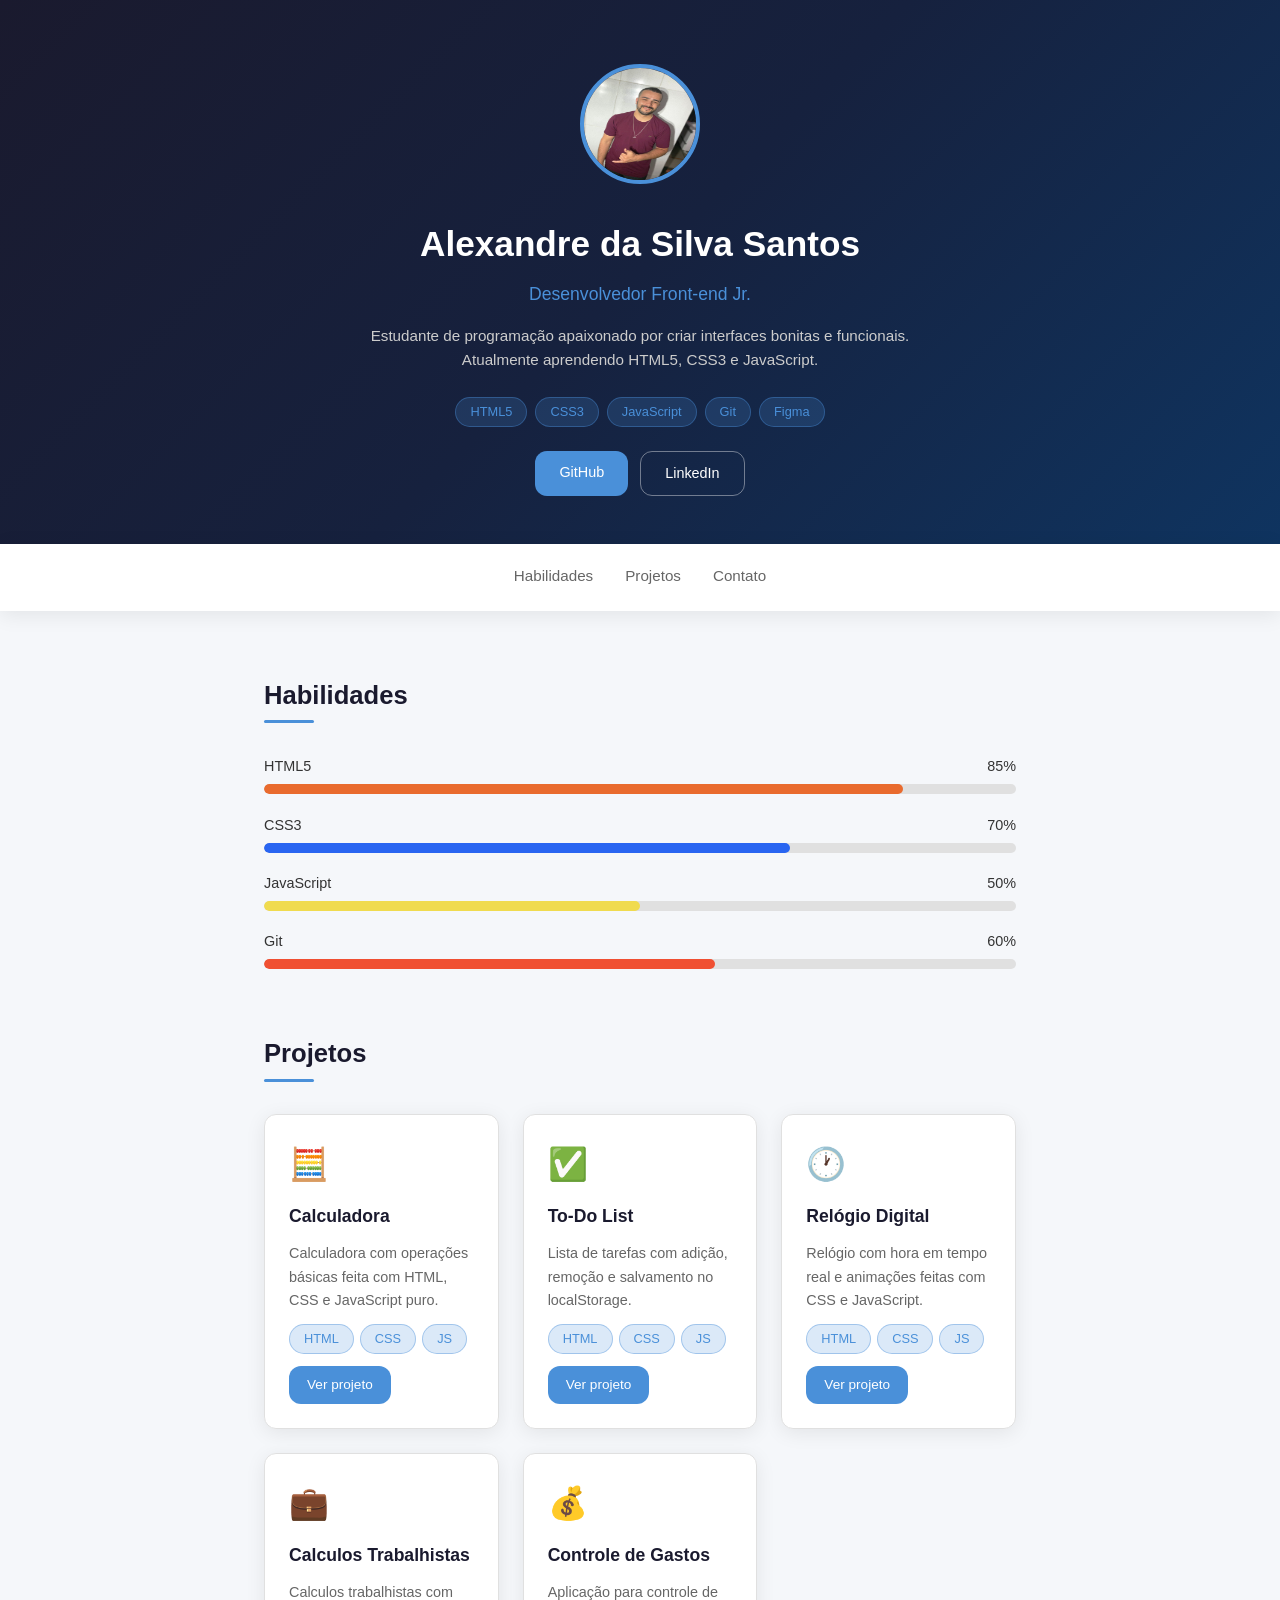
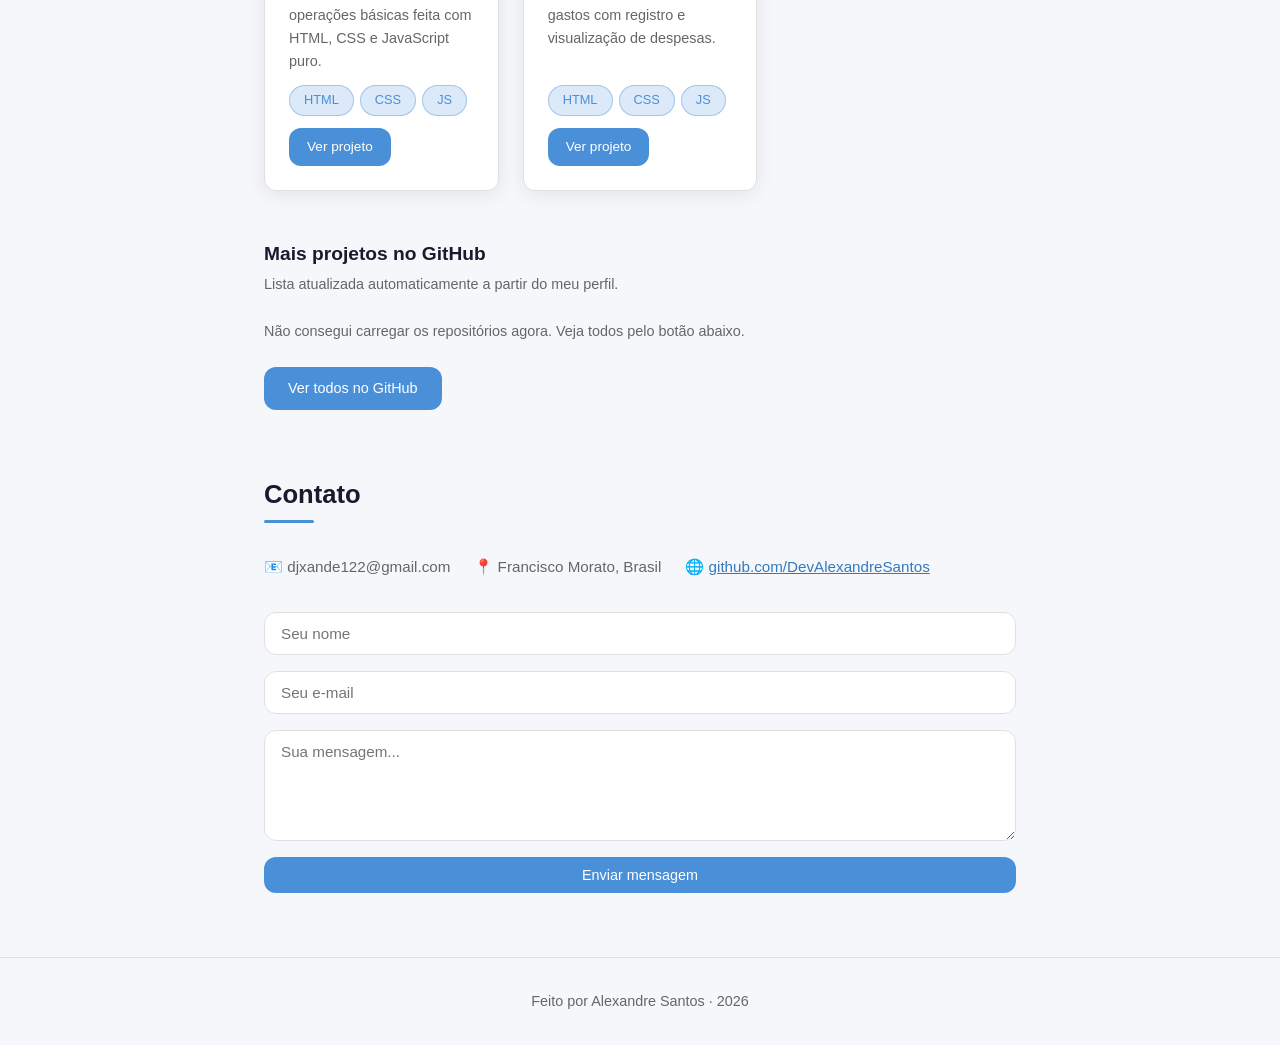
==== commit 1e590c99: "feat: adiciona seção de projetos do GitHub com carregamento automático e estilização" ====
--- a/index.html
+++ b/index.html
@@ -161,7 +161,7 @@
           </div>
 
           <div class="card-projeto">
-            <div class="card-emoji">🧮</div>
+            <div class="card-emoji">💼</div>
             <h3>Calculos Trabalhistas</h3>
             <p>
               Calculos trabalhistas com operações básicas feita com HTML, CSS e
@@ -181,10 +181,11 @@
           </div>
 
           <div class="card-projeto">
-            <div class="card-emoji">🧮</div>
+            <div class="card-emoji">💰</div>
             <h3>Controle de Gastos</h3>
             <p>
-              Aplicação para controle de gastos com registro e visualização de despesas.
+              Aplicação para controle de gastos com registro e visualização de
+              despesas.
             </p>
             <div class="card-tags">
               <span class="tag">HTML</span>
@@ -198,6 +199,24 @@
               >Ver projeto</a
             >
           </div>
+        </div>
+
+        <!-- Lista automática: repositórios públicos do GitHub (ver script.js) -->
+        <div class="github-projetos">
+          <h3>Mais projetos no GitHub</h3>
+          <p class="github-texto">
+            Lista atualizada automaticamente a partir do meu perfil.
+          </p>
+          <div id="repos-github" class="grid-projetos" aria-live="polite">
+            <p class="repos-status">Carregando repositórios...</p>
+          </div>
+          <a
+            href="https://github.com/DevAlexandreSantos?tab=repositories"
+            class="btn btn-github"
+            target="_blank"
+            rel="noopener"
+            >Ver todos no GitHub</a
+          >
         </div>
       </section>
 
@@ -208,11 +227,16 @@
         <div class="contato-info">
           <p>📧 djxande122@gmail.com</p>
           <p>📍 Francisco Morato, Brasil</p>
-          <p>🌐 DevAlexandre Santos</p>
+          <p>
+            🌐
+            <a href="https://github.com/DevAlexandreSantos" target="_blank" rel="noopener"
+              >github.com/DevAlexandreSantos</a
+            >
+          </p>
         </div>
 
         <!-- Formulário simples -->
-        <form id="formulario" class="formulario">
+        <form id="formulario" class="formulario" data-destino="djxande122@gmail.com">
           <input type="text" id="nome" placeholder="Seu nome" required />
           <input type="email" id="email" placeholder="Seu e-mail" required />
           <textarea
@@ -224,7 +248,7 @@
           <button type="submit" class="btn">Enviar mensagem</button>
         </form>
 
-        <p id="mensagem-enviada" class="mensagem-enviada" style="display: none">
+        <p id="mensagem-enviada" class="mensagem-enviada" hidden>
           ✅ Mensagem enviada com sucesso!
         </p>
       </section>
@@ -237,4 +261,4 @@
 
     <script src="script.js"></script>
   </body>
-</html>
+</html>
--- a/styles.css
+++ b/styles.css
@@ -401,3 +401,58 @@
     align-items: center;
   }
 }
+
+/* ===========================
+   PROJETOS DO GITHUB (lista automática)
+   =========================== */
+.github-projetos {
+  margin-top: 3rem;
+}
+
+.github-projetos h3 {
+  font-size: 1.2rem;
+  font-weight: 600;
+  color: var(--cor-escura);
+}
+
+.github-texto {
+  color: var(--cor-texto-claro);
+  font-size: 0.9rem;
+  margin: 0.25rem 0 1.5rem;
+}
+
+.repos-status {
+  grid-column: 1 / -1; /* mensagem ocupa a linha inteira do grid */
+  color: var(--cor-texto-claro);
+  font-size: 0.9rem;
+}
+
+.btn-github {
+  margin-top: 1.5rem;
+}
+
+.contato-info a {
+  color: #357abd;
+}
+
+/* ===========================
+   ACESSIBILIDADE
+   =========================== */
+.btn:focus-visible,
+.nav a:focus-visible,
+.contato-info a:focus-visible {
+  outline: 3px solid var(--cor-primaria);
+  outline-offset: 3px;
+}
+
+@media (prefers-reduced-motion: reduce) {
+  html {
+    scroll-behavior: auto;
+  }
+  *,
+  *::before,
+  *::after {
+    animation-duration: 0.01ms !important;
+    transition-duration: 0.01ms !important;
+  }
+}
